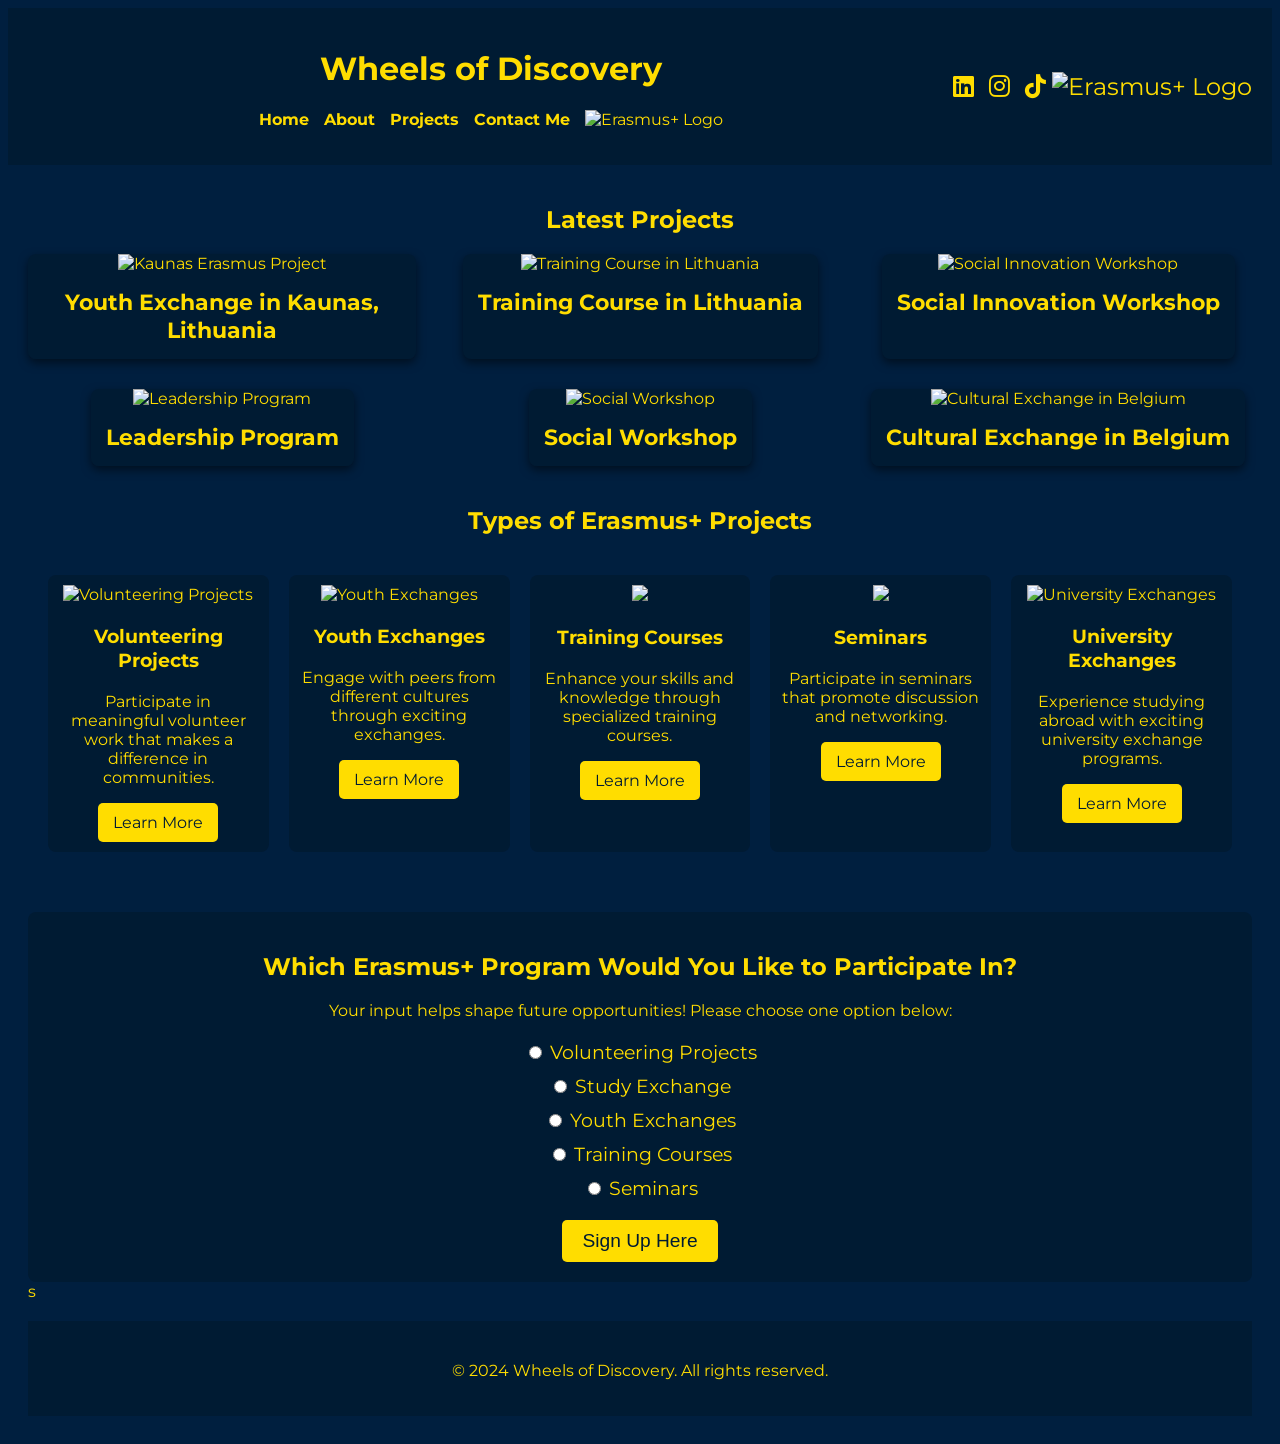
==== projects.html @ a7fe580e "Add files via upload" ====
<!DOCTYPE html>
<html lang="en">
<head>
    <meta charset="UTF-8">
    <meta name="viewport" content="width=device-width, initial-scale=1.0">
    <title>Wheels of Discovery - Projects</title>
    <link rel="stylesheet" href="style.css" />
    <link rel="preconnect" href="https://fonts.gstatic.com" crossorigin>
    <link href="https://fonts.googleapis.com/css2?family=Montserrat:wght@400;700&display=swap" rel="stylesheet">
    <link rel="stylesheet" href="https://cdnjs.cloudflare.com/ajax/libs/font-awesome/6.0.0-beta3/css/all.min.css">

    <style>
        body {
            background-color: #001f3f;
            color: #ffdd00;
            font-family: 'Montserrat', sans-serif;
        }
        header {
            display: flex;
            justify-content: space-between;
            align-items: center;
            background-color: #001b33;
            padding: 20px;
        }
        .header-content {
            flex-grow: 1; 
            text-align: center; 
        }
        nav ul {
            list-style-type: none;
            padding: 0;
            display: flex; 
            justify-content: center; 
        }
        nav ul li {
            margin-right: 15px;
        }
        nav ul li a {
            color: #ffdd00;
            text-decoration: none;
            font-weight: bold;
        }
        h1, h2 {
            color: #ffdd00;
            text-align: center; 
        }
        .social-icons {
            display: flex;
            gap: 15px;
        }
        .social-icons a {
            color: #ffdd00;
            font-size: 24px; 
            text-decoration: none;
        }
        main {
            padding: 20px;
        }
        .project-grid {
            display: grid;
            grid-template-columns: repeat(auto-fit, minmax(300px, 1fr));
            gap: 30px;
            justify-items: center; /* Center items */
        }
        .project-card {
            background-color: #001b33;
            border-radius: 8px;
            overflow: hidden;
            box-shadow: 0px 4px 10px rgba(0, 0, 0, 0.5);
            transition: transform 0.3s ease;
            cursor: pointer;
            text-align: center; /* Center text */
        }
        .project-card img {
            width: 100%; 
            height: 300px;
            object-fit: cover;
        }
        .project-card h3 {
            font-size: 1.4em;
            padding: 15px;
            margin: 0;
            color: #ffdd00;
            background-color: #001b33;
        }
        footer {
            background-color: #001b33;
            text-align: center;
            padding: 20px;
            margin-top: 20px;
        }
        .modal {
            display: none;
            position: fixed;
            z-index: 1000;
            left: 0;
            top: 0;
            width: 100%;
            height: 100%;
            background-color: rgba(0, 0, 0, 0.9);
        }
        .modal-content {
            margin: 15% auto;
            display: block;
            max-width: 80%;
            max-height: 80%;
        }
        .close {
            position: absolute;
            top: 10px;
            right: 25px;
            color: #ffdd00;
            font-size: 40px;
            font-weight: bold;
            cursor: pointer;
        }
        .close:hover, .close:focus {
            color: #ffdd00;
            text-decoration: none;
            cursor: pointer;
        }
        .project-types {
            margin-top: 40px;
        }
        .project-types-grid {
            display: grid;
            grid-template-columns: repeat(auto-fit, minmax(200px, 1fr));
            gap: 20px;
            padding: 20px;
        }
        .type-card {
            background-color: #001b33;
            border-radius: 8px;
            padding: 10px;
            text-align: center;
            transition: transform 0.3s ease;
        }
        .type-card:hover {
            transform: translateY(-5px);
        }
        .type-card img {
            width: 100px; /* Small size for type images */
            height: auto;
            margin-bottom: 10px;
        }
        .type-card h3 {
            font-size: 1.2em;
            color: #ffdd00;
            margin: 10px 0;
        }
        .learn-more {
            display: inline-block;
            background-color: #ffdd00;
            color: #001b33;
            padding: 10px 15px;
            text-decoration: none;
            border-radius: 5px;
            transition: background-color 0.3s;
        }
        .learn-more:hover {
            background-color: #ffcc00;
        }

        /* New Styles for the Poll Section */
        .poll-section {
            margin-top: 40px;
            padding: 20px;
            background-color: #001b33;
            border-radius: 8px;
        }
        .poll-section h2 {
            margin-bottom: 20px;
        }
        .poll-option {
            margin-bottom: 10px;
        }
        .poll-button {
            background-color: #ffdd00;
            color: #001b33;
            padding: 10px 20px;
            border: none;
            border-radius: 5px;
            cursor: pointer;
            transition: background-color 0.3s;
        }
        .poll-button:hover {
            background-color: #ffcc00;
        }

        @media (max-width: 768px) {
            .project-grid {
                grid-template-columns: 1fr;
            }
        }
    </style>
</head>
<body>
    <header>
        <div class="header-content">
            <h1>Wheels of Discovery</h1>
            <nav>
                <ul>
                    <li><a href="index.html">Home</a></li>
                    <li><a href="about.html">About</a></li>
                    <li><a href="projects.html">Projects</a></li>
                    <li><a href="contacts.html">Contact Me</a></li>
                    <img src="LOGO ERASMUS.jpg" alt="Erasmus+ Logo" class="erasmus-logo" />

                </ul>
            </nav>
        </div>
        <div class="social-icons">
            <a href="https://www.linkedin.com/in/erik-yeghinyan/" target="_blank">
                <i class="fab fa-linkedin"></i>
            </a>
            <a href="https://www.instagram.com/erik_yeghinyan/" target="_blank">
                <i class="fab fa-instagram"></i>
            </a>
            <a href="https://www.tiktok.com/@erik_yeghinyan" target="_blank">
                <i class="fab fa-tiktok"></i>
                <img src="LOGO ERASMUS.jpg" alt="Erasmus+ Logo" class="erasmus-logo" />

            </a>
        </div>
    </header>
    <main>
        <h2>Latest Projects</h2>
        <div class="project-grid">
            <div class="project-card">
                <img src="TOUR KAUANS ERASMUS.jpg" alt="Kaunas Erasmus Project" onclick="openModal(this)">
                <h3>Youth Exchange in Kaunas, Lithuania</h3>
            </div>
            <div class="project-card">
                <img src="ERASMUS GROUP PIC.jpg" alt="Training Course in Lithuania" onclick="openModal(this)">
                <h3>Training Course in Lithuania</h3>
            </div>
            <div class="project-card">
                <img src="Erasmus unity pic.JPG" alt="Social Innovation Workshop" onclick="openModal(this)">
                <h3>Social Innovation Workshop</h3>
            </div>
            <div class="project-card">
                <img src="ERASMUS SEMINAR 1.JPG" alt="Leadership Program" onclick="openModal(this)">
                <h3>Leadership Program</h3>
            </div>
            <div class="project-card">
                <img src="Erasmus 1s project.JPG" alt="Social Workshop" onclick="openModal(this)">
                <h3>Social Workshop</h3>
            </div>
            <div class="project-card">
                <img src="Erasmus bye pic.JPG" alt="Cultural Exchange in Belgium" onclick="openModal(this)">
                <h3>Cultural Exchange in Belgium</h3>
            </div>
        </div>

        <div class="project-types">
            <h2>Types of Erasmus+ Projects</h2>
            <div class="project-types-grid">
                <div class="type-card">
                    <img src="VOLUNT.jpg" alt="Volunteering Projects">
                    <h3>Volunteering Projects</h3>
                    <p>Participate in meaningful volunteer work that makes a difference in communities.</p>
                    <a href="https://erasmus-plus.ec.europa.eu/get-support/volunteering" class="learn-more" target="_blank">Learn More</a>
                </div>
                <div class="type-card">
                    <img src="YOUTH.jpg" alt="Youth Exchanges">
                    <h3>Youth Exchanges</h3>
                    <p>Engage with peers from different cultures through exciting exchanges.</p>
                    <a href="https://erasmus-plus.ec.europa.eu/get-support/youth-exchanges" class="learn-more" target="_blank">Learn More</a>
                </div>
                <div class="type-card">
                    <img src="TRAINING.jpg"Training Courses">
                    <h3>Training Courses</h3>
                    <p>Enhance your skills and knowledge through specialized training courses.</p>
                    <a href="https://erasmus-plus.ec.europa.eu/get-support/training-courses" class="learn-more" target="_blank">Learn More</a>
                </div>
                <div class="type-card">
                    <img src="SEMINAR ER.jpg"Seminars">
                    <h3>Seminars</h3>
                    <p>Participate in seminars that promote discussion and networking.</p>
                    <a href="https://erasmus-plus.ec.europa.eu/get-support/seminars" class="learn-more" target="_blank">Learn More</a>
                </div>
                <div class="type-card">
                    <img src="EXCHANGE.jpg" alt="University Exchanges">
                    <h3>University Exchanges</h3>
                    <p>Experience studying abroad with exciting university exchange programs.</p>
                    <a href="https://erasmus-plus.ec.europa.eu/get-support/university-exchange" class="learn-more" target="_blank">Learn More</a>
                </div>
            </div>
        </div>

        <div class="project-participation">
            <h2>Which Erasmus+ Program Would You Like to Participate In?</h2>
            <p>Your input helps shape future opportunities! Please choose one option below:</p>
            <form action="mailto:eyeghinyan@gmail.com" method="post" enctype="text/plain">
                <div class="options">
                    <label>
                        <input type="radio" name="program" value="Volunteering Projects" required>
                        Volunteering Projects
                    </label>
                    <label>
                        <input type="radio" name="program" value="Study Exchange">
                        Study Exchange
                    </label>
                    <label>
                        <input type="radio" name="program" value="Youth Exchanges">
                        Youth Exchanges
                    </label>
                    <label>
                        <input type="radio" name="program" value="Training Courses">
                        Training Courses
                    </label>
                    <label>
                        <input type="radio" name="program" value="Seminars">
                        Seminars
                    </label>
                </div>
                <button type="submit" class="submit-button">Sign Up Here</button>
            </form>
        </div>
        
        <style>
            .project-participation {
                background-color: #001b33;
                padding: 20px;
                border-radius: 8px;
                margin-top: 40px;
                color: #ffdd00;
                text-align: center;
            }
        
            .options {
                margin: 20px 0;
            }
        
            .options label {
                display: block;
                margin: 10px 0;
                font-size: 1.2em;
            }
        
            .submit-button {
                background-color: #ffdd00;
                color: #001b33;
                padding: 10px 20px;
                border: none;
                border-radius: 5px;
                cursor: pointer;
                font-size: 1.2em;
                transition: background-color 0.3s;
            }
        
            .submit-button:hover {
                background-color: #ffcc00;
            }
        </style>
        
        
        <style>
            .project-preference {
                background-color: #001b33; /* Matching the theme */
                color: #ffdd00;
                border-radius: 8px;
                padding: 20px;
                margin-top: 40px;
                text-align: center;
            }
        
            .preference-form {
                margin: 20px 0;
            }
        
            .preference-options {
                display: flex;
                flex-direction: column;
                align-items: center;
            }
        
            .option {
                background-color: #001f3f;
                border: 2px solid #ffdd00;
                border-radius: 5px;
                margin: 10px 0;
                padding: 10px;
                width: 250px;
                display: flex;
                align-items: center;
                cursor: pointer;
                transition: background-color 0.3s, transform 0.3s;
            }
        
            .option:hover {
                background-color: #ffdd00;
                transform: scale(1.05);
                color: #001b33;
            }
        
            .option input {
                margin-right: 10px;
            }
        
            .vote-button {
                background-color: #ffdd00;
                color: #001b33;
                padding: 10px 15px;
                border: none;
                border-radius: 5px;
                cursor: pointer;
                transition: background-color 0.3s;
            }
        
            .vote-button:hover {
                background-color: #ffcc00;
            }
        
            p {
                margin-top: 20px;
                color: #ffdd00;
            }
        </style>
        
        
        <style>
            .project-preference {
                background-color: #001b33; /* Matching the theme */
                color: #ffdd00;
                border-radius: 8px;
                padding: 20px;
                margin-top: 40px;
                text-align: center;
            }
        
            .preference-form {
                margin: 20px 0;
            }
        
            .preference-options {
                display: flex;
                flex-direction: column;
                align-items: center;
            }
        
            .option {
                background-color: #001f3f;
                border: 2px solid #ffdd00;
                border-radius: 5px;
                margin: 10px 0;
                padding: 10px;
                width: 250px;
                display: flex;
                align-items: center;
                cursor: pointer;
                transition: background-color 0.3s, transform 0.3s;
            }
        
            .option:hover {
                background-color: #ffdd00;
                transform: scale(1.05);
                color: #001b33;
            }
        
            .option input {
                margin-right: 10px;
            }
        
            .vote-button {
                background-color: #ffdd00;
                color: #001b33;
                padding: 10px 15px;
                border: none;
                border-radius: 5px;
                cursor: pointer;
                transition: background-color 0.3s;
            }
        
            .vote-button:hover {
                background-color: #ffcc00;
            }
        
            p {
                margin-top: 20px;
                color: #ffdd00;
            }
        </style>
s        
        <footer>
            <p>&copy; 2024 Wheels of Discovery. All rights reserved.</p>
        </footer>
    </main>

    <script>
        function openModal(img) {
            var modal = document.createElement("div");
            modal.className = "modal";
            var imgElement = document.createElement("img");
            imgElement.src = img.src;
            imgElement.className = "modal-content";
            var span = document.createElement("span");
            span.className = "close";
            span.innerHTML = "&times;";
            span.onclick = function() {
                modal.style.display = "none";
                document.body.removeChild(modal);
            }
            modal.appendChild(span);
            modal.appendChild(imgElement);
            document.body.appendChild(modal);
            modal.style.display = "block";
        }

        function submitVote() {
            const selectedProject = document.querySelector('input[name="project"]:checked');
            if (selectedProject) {
                alert(`Thank you for voting for: ${selectedProject.value}`);
            } else {
                alert("Please select a project to vote.");
            }
        }
    </script>
</body>
</html>
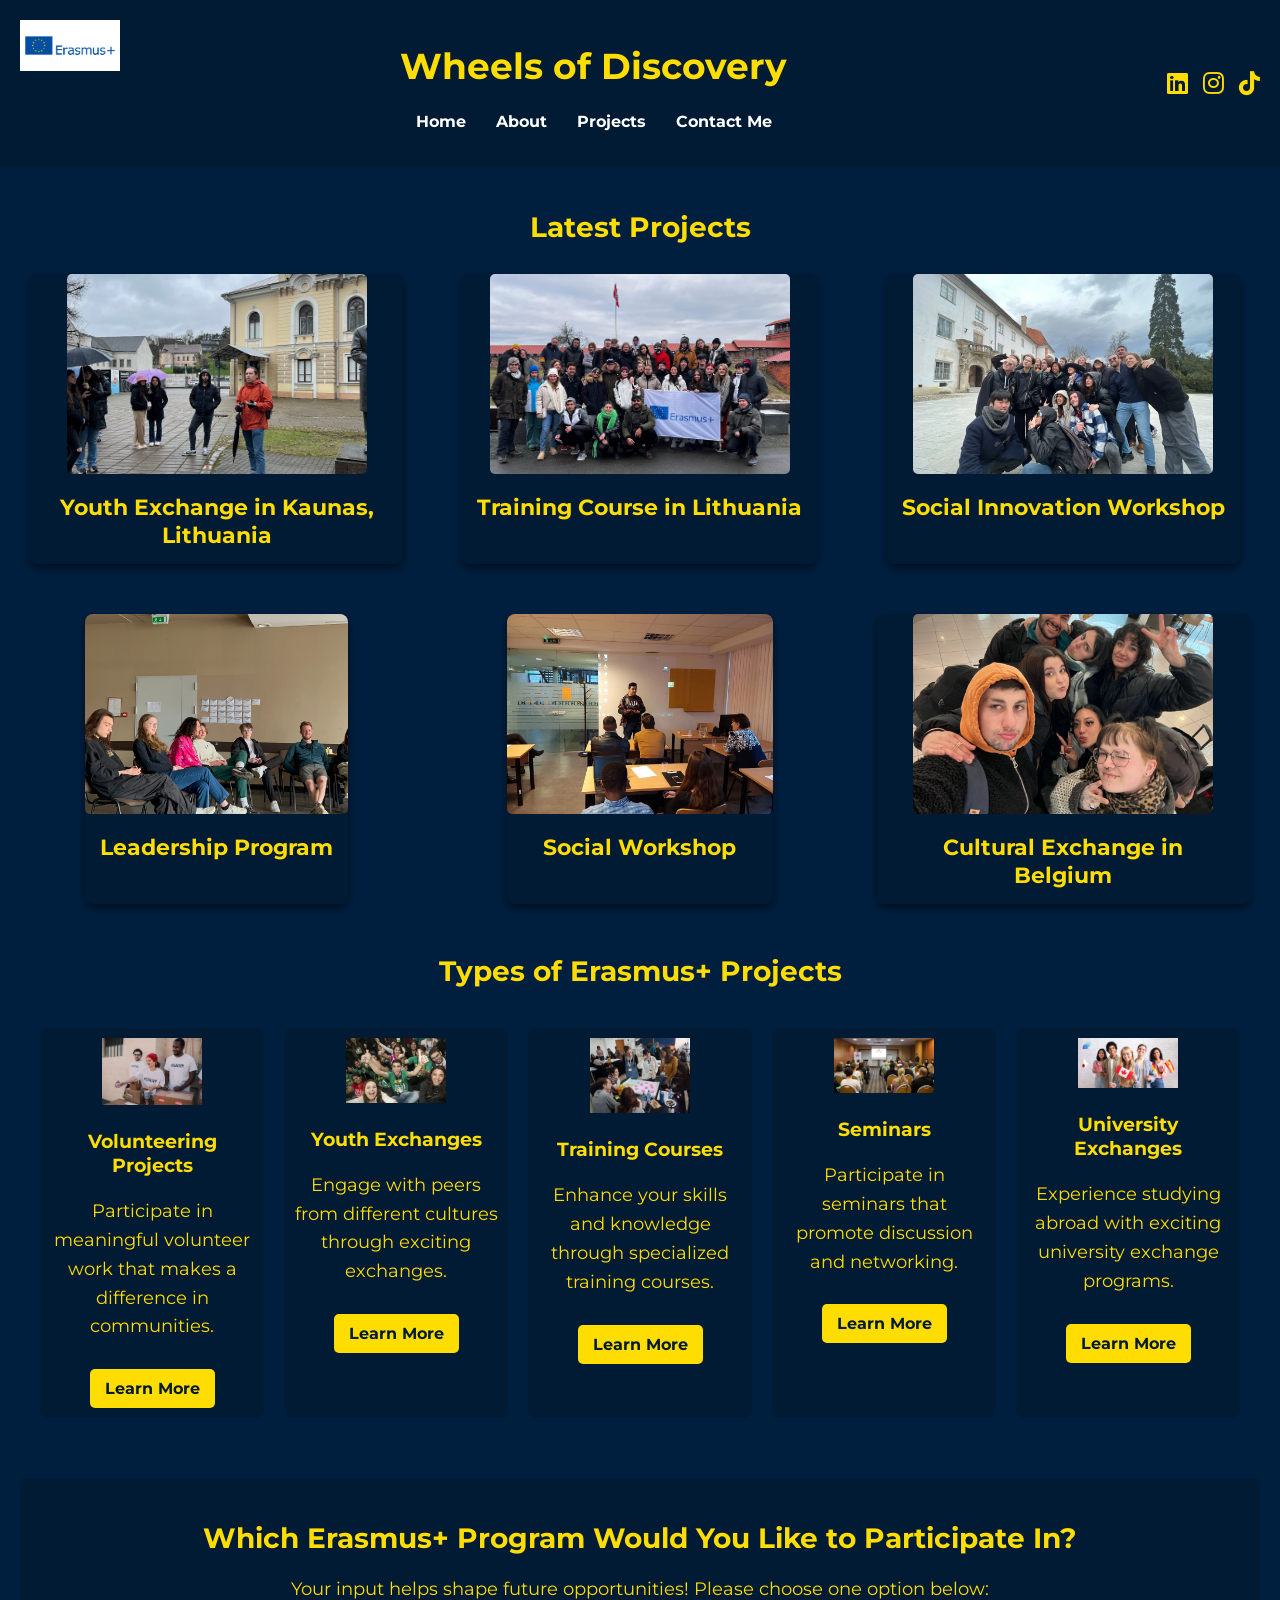
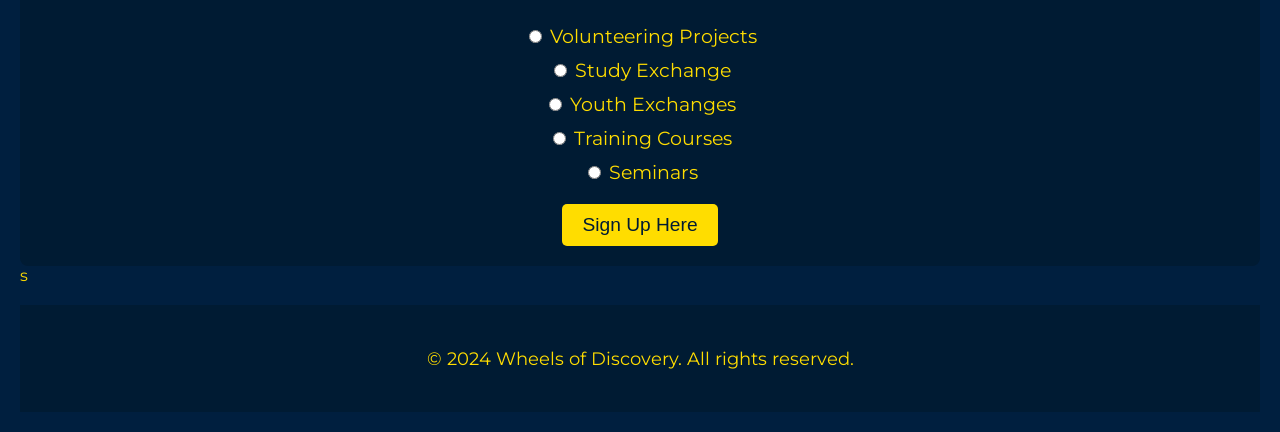
==== commit 227d4568: "Update projects.html" ====
--- a/projects.html
+++ b/projects.html
@@ -317,7 +317,6 @@
                 <button type="submit" class="submit-button">Sign Up Here</button>
             </form>
         </div>
-        
         <style>
             .project-participation {
                 background-color: #001b33;
--- a/style.css
+++ b/style.css
@@ -0,0 +1,1097 @@
+body {
+  font-family: 'Montserrat', sans-serif;
+  margin: 0;
+  padding: 0;
+  background-color: #F9F9F9;
+  color: #333;
+}
+
+header {
+  background-color: #0056b3;
+  color: white;
+  padding: 20px 0;
+}
+
+header h1 {
+  text-align: center;
+  font-size: 36px;
+}
+
+header nav ul {
+  display: flex;
+  justify-content: center;
+  padding: 0;
+}
+
+header nav ul li {
+  list-style-type: none;
+  margin: 0 15px;
+}
+
+header nav ul li a {
+  text-decoration: none;
+  color: white;
+  font-weight: bold;
+}
+
+.container {
+  width: 90%;
+  max-width: 1200px;
+  margin: 0 auto;
+}
+
+h2 {
+  font-size: 28px;
+  margin-bottom: 15px;
+}
+
+p {
+  font-size: 18px;
+  line-height: 1.6;
+}
+
+.intro {
+  text-align: center;
+  margin: 40px 0;
+}
+
+.questions ul {
+  list-style-type: disc;
+  margin-left: 20px;
+}
+
+.questions ul li {
+  margin-bottom: 10px;
+}
+
+.story {
+  background-color: #eee;
+  padding: 20px;
+  border-radius: 8px;
+}
+
+.cta {
+  background-color: #0056b3;
+  color: white;
+  padding: 20px;
+  text-align: center;
+}
+
+.cta form {
+  display: flex;
+  flex-direction: column;
+  align-items: center;
+}
+
+.cta form label {
+  margin: 10px 0 5px 0;
+}
+
+.cta form input {
+  padding: 10px;
+  margin-bottom: 15px;
+  border: none;
+  border-radius: 4px;
+  width: 100%;
+  max-width: 300px;
+}
+
+.cta form button {
+  padding: 10px 20px;
+  background-color: white;
+  color: #0056b3;
+  border: none;
+  font-weight: bold;
+  cursor: pointer;
+  border-radius: 4px;
+}
+
+footer {
+  text-align: center;
+  padding: 10px 0;
+  background-color: #333;
+  color: white;
+  margin-top: 20px;
+}
+.video-section {
+  background-color: #0056b3;
+  color: white;
+  padding: 40px 20px;
+  text-align: center;
+  margin: 40px 0;
+  border-radius: 8px;
+}
+
+.video-section h2 {
+  font-size: 28px;
+  margin-bottom: 20px;
+}
+
+.video-section p {
+  font-size: 18px;
+  margin-bottom: 30px;
+}
+
+.video-container {
+  display: flex;
+  justify-content: center;
+}
+
+.video-container iframe {
+  width: 100%;
+  max-width: 560px;
+  height: 315px;
+  border: none;
+  border-radius: 8px;
+  box-shadow: 0px 4px 8px rgba(0, 0, 0, 0.2);
+}
+body {
+  background-color: #001f3f;
+  color: #ffffff; 
+  font-family: 'Montserrat', sans-serif; 
+}
+
+h1 {
+  color: #ffdd00; 
+  text-align: center;
+  font-weight: bold; 
+}
+
+h2 {
+  color: white; 
+  text-align: center;
+  font-weight: bold; 
+  font-family: 'Montserrat', sans-serif; 
+}
+
+.benefits-list {
+  list-style-type: none;
+  padding-left: 0;
+  color: white;
+}
+
+.benefits-list li {
+  padding: 10px;
+  color: white; 
+  font-weight: bold; 
+}
+
+.benefits-list li strong {
+  color: white; 
+}
+
+body {
+    background-color: #001f3f;
+    color: #ffffff;
+    font-family: 'Montserrat', sans-serif;
+}
+
+header {
+    display: flex;
+    justify-content: space-between;
+    align-items: center;
+    padding: 20px;
+    background-color: #001b33;
+}
+
+.header-content {
+    flex-grow: 1;
+    text-align: center;
+}
+
+nav ul {
+    list-style-type: none;
+    padding: 0;
+    display: flex;
+    justify-content: center;
+}
+
+nav ul li {
+    margin-right: 15px;
+}
+
+nav ul li a {
+    color: #ffdd00;
+    text-decoration: none;
+    font-weight: bold;
+}
+
+h1 {
+    color: #ffdd00; 
+    text-align: center;
+}
+
+h2 {
+    color: #ffffff; 
+    font-weight: bold;
+    text-align: center;
+}
+
+.social-icons {
+    display: flex;
+    gap: 15px;
+    align-items: center;
+    justify-content: center;
+}
+
+.social-icons a {
+    color: #ffdd00;
+    font-size: 20px;
+    text-decoration: none;
+}
+
+main {
+    padding: 20px;
+}
+
+section {
+    margin-bottom: 20px;
+}
+
+.video-container {
+    display: flex;
+    justify-content: center;
+    margin-top: 20px;
+}
+
+.video-container iframe {
+    width: 560px; 
+    height: 315px; 
+    border-radius: 5px; 
+}
+
+footer {
+    background-color: #001b33;
+    text-align: center;
+    padding: 20px;
+    margin-top: 20px;
+}
+
+.benefits-section {
+    margin-top: 40px;
+    display: flex;
+    justify-content: space-between;
+    align-items: center;
+}
+
+.benefits-text, .benefits-image {
+    flex: 1;
+    padding: 20px;
+    color: #ffdd00;
+}
+
+.benefits-text {
+    text-align: left;
+}
+
+.benefits-image img {
+    width: 100%;
+    border-radius: 5px;
+}
+
+.benefits-list {
+    list-style-type: none;
+    padding-left: 0;
+}
+
+.benefits-list li {
+    padding: 10px;
+    color: #ffdd00;
+}
+
+.project-grid {
+    display: flex;
+    flex-wrap: wrap;
+    justify-content: space-between;
+}
+
+.project-card {
+    flex: 0 0 30%; 
+    margin: 10px;
+    position: relative;
+}
+
+.project-card img {
+    width: 100%; 
+    border-radius: 5px;
+}
+
+.project-details {
+    display: none; 
+    background-color: #001b33;
+    color: #ffdd00;
+    padding: 10px;
+    border-radius: 5px;
+    position: absolute;
+    bottom: 0;
+    left: 0;
+    right: 0;
+    z-index: 10;
+}
+
+.learn-more {
+    color: #ffdd00;
+    cursor: pointer;
+    text-decoration: underline;
+}
+
+.close-btn {
+    color: #ffdd00;
+    cursor: pointer;
+    float: right;
+    font-weight: bold;
+}
+body {
+  background-color: #001f3f;
+  color: #ffdd00;
+  font-family: 'Montserrat', sans-serif;
+}
+
+header {
+  display: flex;
+  justify-content: space-between;
+  align-items: center;
+  padding: 20px;
+  background-color: #001b33;
+}
+
+.header-content {
+  flex-grow: 1;
+  text-align: center;
+}
+
+nav ul {
+  list-style-type: none;
+  padding: 0;
+  display: flex;
+  justify-content: center;
+}
+
+nav ul li {
+  margin-right: 15px;
+}
+
+nav ul li a {
+  color: #ffdd00;
+  text-decoration: none;
+  font-weight: bold;
+}
+
+h1 {
+  color: #ffdd00; 
+  text-align: center;
+}
+
+h2 {
+  color: #ffffff; 
+  font-weight: bold;
+  text-align: center;
+}
+
+.social-icons {
+  display: flex;
+  gap: 15px;
+  align-items: center;
+  justify-content: center;
+}
+
+.social-icons a {
+  color: #ffdd00;
+  font-size: 20px;
+  text-decoration: none;
+}
+
+main {
+  padding: 20px;
+}
+
+section {
+  margin-bottom: 20px;
+}
+
+.video-container {
+  display: flex;
+  justify-content: center;
+  margin-top: 20px;
+}
+
+.video-container iframe {
+  width: 560px; 
+  height: 315px; 
+  border-radius: 5px; 
+}
+
+footer {
+  background-color: #001b33;
+  text-align: center;
+  padding: 20px;
+  margin-top: 20px;
+}
+
+.benefits-section {
+  margin-top: 40px;
+  display: flex;
+  justify-content: space-between;
+  align-items: center;
+}
+
+.benefits-text, .benefits-image {
+  flex: 1;
+  padding: 20px;
+  color: #ffdd00;
+}
+
+.benefits-text {
+  text-align: left;
+}
+
+.benefits-image img {
+  width: 100%;
+  border-radius: 5px;
+}
+
+.benefits-list {
+  list-style-type: none;
+  padding-left: 0;
+}
+
+.benefits-list li {
+  padding: 10px;
+  color: #ffdd00;
+}
+
+.project-grid {
+  display: flex;
+  flex-wrap: wrap;
+  justify-content: space-between;
+}
+
+.project-card {
+  flex: 0 0 30%; 
+  margin: 10px;
+  position: relative;
+}
+
+.project-card img {
+  width: 100%; 
+  border-radius: 5px;
+}
+
+.project-details {
+  display: none; 
+  background-color: #001b33;
+  color: #ffdd00;
+  padding: 10px;
+  border-radius: 5px;
+  position: absolute;
+  bottom: 0;
+  left: 0;
+  right: 0;
+  z-index: 10;
+}
+
+.learn-more {
+  color: #ffdd00;
+  cursor: pointer;
+  text-decoration: underline;
+}
+
+.close-btn {
+  color: #ffdd00;
+  cursor: pointer;
+  float: right;
+  font-weight: bold;
+}
+.project-card img {
+  width: 100%; 
+  height: auto; 
+  max-width: 300px; 
+  max-height: 200px; 
+  object-fit: cover; 
+}
+.benefits-section h2 {
+    font-family: 'Montserrat', sans-serif;
+    font-weight: 700; 
+    color: #FFD700; 
+    margin-bottom: 15px;
+}
+
+.benefits-section p {
+    font-family: 'Montserrat', sans-serif;
+    font-weight: 400; 
+    color: #FFFFFF; 
+    line-height: 1.6; 
+    margin-bottom: 15px;
+}
+
+.benefits-list {
+    list-style: none; 
+    padding: 0;
+}
+
+.benefits-list li {
+    font-family: 'Montserrat', sans-serif;
+    font-weight: 400; 
+    color: #FFFFFF; 
+    margin-bottom: 10px;
+}
+.video-section {
+  text-align: center;
+  margin-top: 40px;
+  padding: 40px 20px;
+  background: linear-gradient(145deg, #00284e, #001b33); 
+  border-radius: 15px;
+}
+
+.video-section h2 {
+  color: #ffdd00;
+  font-size: 24px;
+  margin-bottom: 25px;
+  text-transform: uppercase;
+  letter-spacing: 1.2px;
+}
+
+.video-grid {
+  display: grid;
+  grid-template-columns: repeat(auto-fit, minmax(100px, 1fr)); 
+  grid-gap: 15px;
+  justify-content: center;
+  align-items: center;
+}
+
+.video-item {
+  position: relative;
+  padding-top: 177.78%;
+  border-radius: 15px;
+  overflow: hidden;
+  background-color: #001b33;
+  box-shadow: 0 6px 15px rgba(0, 0, 0, 0.2); 
+  transition: transform 0.3s ease, box-shadow 0.3s ease;
+  border: 2px solid #ffdd00; 
+}
+
+.video-item iframe {
+  position: absolute;
+  top: 0;
+  left: 0;
+  width: 100%;
+  height: 100%;
+  border: none;
+  border-radius: 15px; 
+  transition: transform 0.3s ease;
+}
+
+.video-item:hover {
+  transform: translateY(-3px); 
+  box-shadow: 0 8px 25px rgba(0, 0, 0, 0.3);
+}
+
+.video-item:hover iframe {
+  transform: scale(1.02); 
+}
+.volunteer-form {
+  background-color: #003366;
+  padding: 30px;
+  border-radius: 10px;
+  text-align: center;
+  margin-top: 20px;
+  box-shadow: 0 4px 15px rgba(0, 0, 0, 0.5);
+}
+
+.volunteer-form h2 {
+  margin-bottom: 20px;
+  color: #ffdd00;
+  font-size: 24px;
+  text-transform: uppercase; 
+}
+
+.volunteer-form p {
+  margin-bottom: 25px;
+  font-size: 16px;
+  line-height: 1.5; 
+}
+
+.form-group {
+  margin-bottom: 15px;
+}
+
+.volunteer-form input, 
+.volunteer-form textarea {
+  width: 100%; 
+  padding: 12px;
+  margin: 5px 0; 
+  border: none;
+  border-radius: 5px;
+  background-color: #fff;
+  color: #001f3f;
+  box-shadow: 0 2px 5px rgba(0, 0, 0, 0.2); 
+  transition: border 0.3s ease; 
+}
+
+.volunteer-form input:focus, 
+.volunteer-form textarea:focus {
+  outline: none;
+  border: 2px solid #ffdd00;
+}
+
+.volunteer-form button {
+  background-color: #ffdd00;
+  color: #001f3f;
+  border: none;
+  padding: 12px 25px;
+  border-radius: 5px;
+  cursor: pointer;
+  font-weight: bold;
+  transition: background-color 0.3s ease, transform 0.2s ease;
+}
+
+.volunteer-form button:hover {
+  background-color: #ffd700; 
+  transform: scale(1.05); 
+}
+.about {
+    margin: 40px 0; 
+    padding: 20px; 
+    background-color: #003366; 
+    border-radius: 10px; 
+    box-shadow: 0 4px 10px rgba(0, 0, 0, 0.3); 
+}
+
+.about-container {
+    display: flex;
+    align-items: center; 
+    flex-wrap: wrap; 
+}
+
+.about-image {
+    flex: 1; 
+    max-width: 150px; 
+    margin-right: 20px; 
+}
+
+.about-image img {
+    width: 100%; 
+    height: auto; 
+    border-radius: 10px; 
+    border: 3px solid #ffdd00;
+    box-shadow: 0 2px 5px rgba(0, 0, 0, 0.3); 
+}
+
+.about-text {
+    flex: 3; 
+}
+
+.about-text p {
+    margin: 0 0 15px; 
+    line-height: 1.6; 
+}
+
+h2 {
+    margin-bottom: 20px; 
+    color: #ffdd00; 
+    text-align: center; 
+}
+
+.learn-more {
+    cursor: pointer;
+    color: #ffdd00;
+    text-decoration: underline;
+    display: block; 
+    margin-top: 20px; 
+    text-align: center; 
+    font-weight: bold; 
+}
+#erasmus-project {
+  margin: 60px auto; 
+  padding: 30px; 
+  background-color: #001b33; 
+  border-radius: 15px; 
+  color: #ffffff; 
+  max-width: 800px; 
+  box-shadow: 0 4px 20px rgba(0, 0, 0, 0.3); 
+}
+
+.project-description {
+  margin-bottom: 30px; 
+  line-height: 1.6; 
+}
+
+h2 {
+  text-align: center; 
+  color: #ffdd00;
+  margin-bottom: 20px;
+}
+
+.video-container {
+  display: flex;
+  justify-content: center;
+  align-items: center; 
+  padding: 10px; 
+  border-radius: 10px;
+  background-color: #001b33; 
+}
+
+video {
+  max-width: 80%; 
+  height: 350px; 
+  border: 5px solid #ffdd00;
+  border-radius: 10px; 
+}
+.erasmus-logo {
+  width: 100px; 
+  position: absolute; 
+  top: 20px; 
+  left: 20px; 
+  z-index: 1000; 
+}
+        body {
+            background-color: #001f3f;
+            color: white;
+            font-family: 'Montserrat', sans-serif;
+            margin: 0;
+        }
+        header {
+            display: flex;
+            justify-content: space-between;
+            align-items: center;
+            padding: 20px;
+            background-color: #001b33;
+        }
+        .header-content {
+            text-align: center;
+            flex-grow: 1;
+        }
+        nav ul {
+            display: flex;
+            justify-content: center;
+            list-style: none;
+            padding: 0;
+        }
+        nav ul li {
+            margin-right: 15px;
+        }
+        nav ul li a {
+            color: #ffdd00;
+            text-decoration: none;
+            font-weight: bold;
+        }
+        h1, h2 {
+            color: #ffdd00;
+            text-align: center;
+        }
+        .social-icons {
+            display: flex;
+            gap: 15px;
+            align-items: center;
+        }
+        .social-icons a {
+            color: #ffdd00;
+            font-size: 20px;
+        }
+        main {
+            padding: 20px;
+        }
+        .about-section {
+            display: flex;
+            align-items: flex-start;
+            gap: 20px;
+            margin-bottom: 30px;
+        }
+        .about-section img {
+            max-width: 100px;
+            height: auto;
+            border-radius: 50%;
+        }
+        .learn-more {
+            cursor: pointer;
+            color: #ffdd00;
+            text-decoration: underline;
+            margin-top: 10px;
+            display: block;
+            text-align: center;
+        }
+        .video-container {
+            display: flex;
+            justify-content: center;
+            gap: 10px;
+        }
+        .video-container iframe {
+            width: 320px;
+            height: 180px;
+            border-radius: 5px;
+        }
+        .volunteer-form {
+            background-color: #003366;
+            padding: 20px;
+            border-radius: 5px;
+            text-align: center;
+            margin-top: 20px;
+        }
+        .volunteer-form input, .volunteer-form textarea {
+            width: 80%;
+            padding: 10px;
+            margin: 10px 0;
+            border: none;
+            border-radius: 5px;
+        }
+        .volunteer-form button {
+            background-color: #ffdd00;
+            color: #001f3f;
+            border: none;
+            padding: 10px 20px;
+            border-radius: 5px;
+            cursor: pointer;
+            font-weight: bold;
+        }
+        footer {
+            background-color: #001b33;
+            padding: 20px;
+            text-align: center;
+        }
+        .project-participation {
+            background-color: #001b33;
+            padding: 20px;
+            border-radius: 8px;
+            margin-top: 40px;
+            color: #ffdd00;
+            text-align: center;
+        }
+        .options {
+            margin: 20px 0;
+        }
+        .options label {
+            display: block;
+            margin: 10px 0;
+            font-size: 1.2em;
+        }
+        .submit-button {
+            background-color: #ffdd00;
+            color: #001b33;
+            padding: 10px 20px;
+            border: none;
+            border-radius: 5px;
+            cursor: pointer;
+            font-size: 1.2em;
+            transition: background-color 0.3s;
+        }
+        .submit-button:hover {
+            background-color: #ffcc00;
+        }
+        .project-preference {
+            background-color: #001b33; 
+            color: #ffdd00;
+            border-radius: 8px;
+            padding: 20px;
+            margin-top: 40px;
+            text-align: center;
+        }
+        .preference-form {
+            margin: 20px 0;
+        }
+        .preference-options {
+            display: flex;
+            flex-direction: column;
+            align-items: center;
+        }
+        .option {
+            background-color: #001f3f;
+            border: 2px solid #ffdd00;
+            border-radius: 5px;
+            margin: 10px 0;
+            padding: 10px;
+            width: 250px;
+            display: flex;
+            align-items: center;
+            cursor: pointer;
+            transition: background-color 0.3s, transform 0.3s;
+        }
+        .option:hover {
+            background-color: #ffdd00;
+            transform: scale(1.05);
+            color: #001b33;
+        }
+        .option input {
+            margin-right: 10px;
+        }
+        .vote-button {
+            background-color: #ffdd00;
+            color: #001b33;
+            padding: 10px 15px;
+            border: none;
+            border-radius: 5px;
+            cursor: pointer;
+            transition: background-color 0.3s;
+        }
+    
+        .vote-button:hover {
+            background-color: #ffcc00;
+        }
+    
+        p {
+            margin-top: 20px;
+            color: #ffdd00;
+        }
+        .project-preference {
+            background-color: #001b33; 
+            color: #ffdd00;
+            border-radius: 8px;
+            padding: 20px;
+            margin-top: 40px;
+            text-align: center;
+        }
+        .preference-form {
+            margin: 20px 0;
+        }
+        .preference-options {
+            display: flex;
+            flex-direction: column;
+            align-items: center;
+        }
+        .option {
+            background-color: #001f3f;
+            border: 2px solid #ffdd00;
+            border-radius: 5px;
+            margin: 10px 0;
+            padding: 10px;
+            width: 250px;
+            display: flex;
+            align-items: center;
+            cursor: pointer;
+            transition: background-color 0.3s, transform 0.3s;
+        }
+        .option:hover {
+            background-color: #ffdd00;
+            transform: scale(1.05);
+            color: #001b33;
+        }
+        .option input {
+            margin-right: 10px;
+        }
+        .vote-button {
+            background-color: #ffdd00;
+            color: #001b33;
+            padding: 10px 15px;
+            border: none;
+            border-radius: 5px;
+            cursor: pointer;
+            transition: background-color 0.3s;
+        }
+        .vote-button:hover {
+            background-color: #ffcc00;
+        }
+        p {
+            margin-top: 20px;
+            color: #ffdd00;
+        }
+       
+        body {
+            background-color: #001f3f;
+            color: #ffdd00;
+            font-family: 'Montserrat', sans-serif;
+        }
+        header {
+            display: flex;
+            justify-content: space-between;
+            align-items: center;
+            padding: 20px;
+            background-color: #001b33;
+        }
+        .header-content {
+            flex-grow: 1;
+            text-align: center;
+        }
+        nav ul {
+            list-style-type: none;
+            padding: 0;
+            display: flex;
+            justify-content: center;
+        }
+        nav ul li {
+            margin-right: 15px;
+        }
+        nav ul li a {
+            color: #ffdd00;
+            text-decoration: none;
+            font-weight: bold;
+        }
+        h1, h2 {
+            color: #ffdd00;
+            text-align: center;
+        }
+        .social-icons {
+            display: flex;
+            gap: 15px;
+            align-items: center;
+            justify-content: center;
+        }
+        .social-icons a {
+            color: #ffdd00;
+            font-size: 20px;
+            text-decoration: none;
+        }
+        main {
+            padding: 20px;
+        }
+        .contact-info {
+            text-align: center; 
+            margin-bottom: 20px; 
+        }
+        .contact-info ul {
+            list-style-type: none;
+            padding: 0;
+            margin: 10px 0;
+            display: inline-block; 
+        }
+        .contact-info li {
+            margin: 5px 0;
+        }
+        .contact-info a {
+            color: #ffdd00;
+            text-decoration: none;
+            border-bottom: 1px dotted #ffdd00; 
+            transition: color 0.3s, border-color 0.3s; 
+        }
+        .contact-info a:hover {
+            color: #ffd700;
+            border-color: #ffd700; 
+        }
+        .contact-form {
+            background-color: #001b33;
+            padding: 20px;
+            border-radius: 8px;
+            width: 100%;
+            max-width: 500px;
+            margin: 0 auto; 
+        }
+        .contact-form label {
+            margin-bottom: 5px;
+            display: block;
+        }
+        .contact-form input, .contact-form textarea {
+            width: 100%;
+            padding: 10px;
+            margin-bottom: 15px;
+            border: none;
+            border-radius: 4px;
+            background-color: #001f3f;
+            color: #ffdd00;
+        }
+        .contact-form button {
+            background-color: #ffdd00;
+            color: #001f3f;
+            border: none;
+            padding: 10px;
+            border-radius: 4px;
+            cursor: pointer;
+            width: 100%; 
+        }
+        .contact-form button:hover {
+            background-color: #ffd700; 
+        }
+        footer {
+            background-color: #001b33;
+            text-align: center;
+            padding: 20px;
+            margin-top: 20px;
+        }
+  
